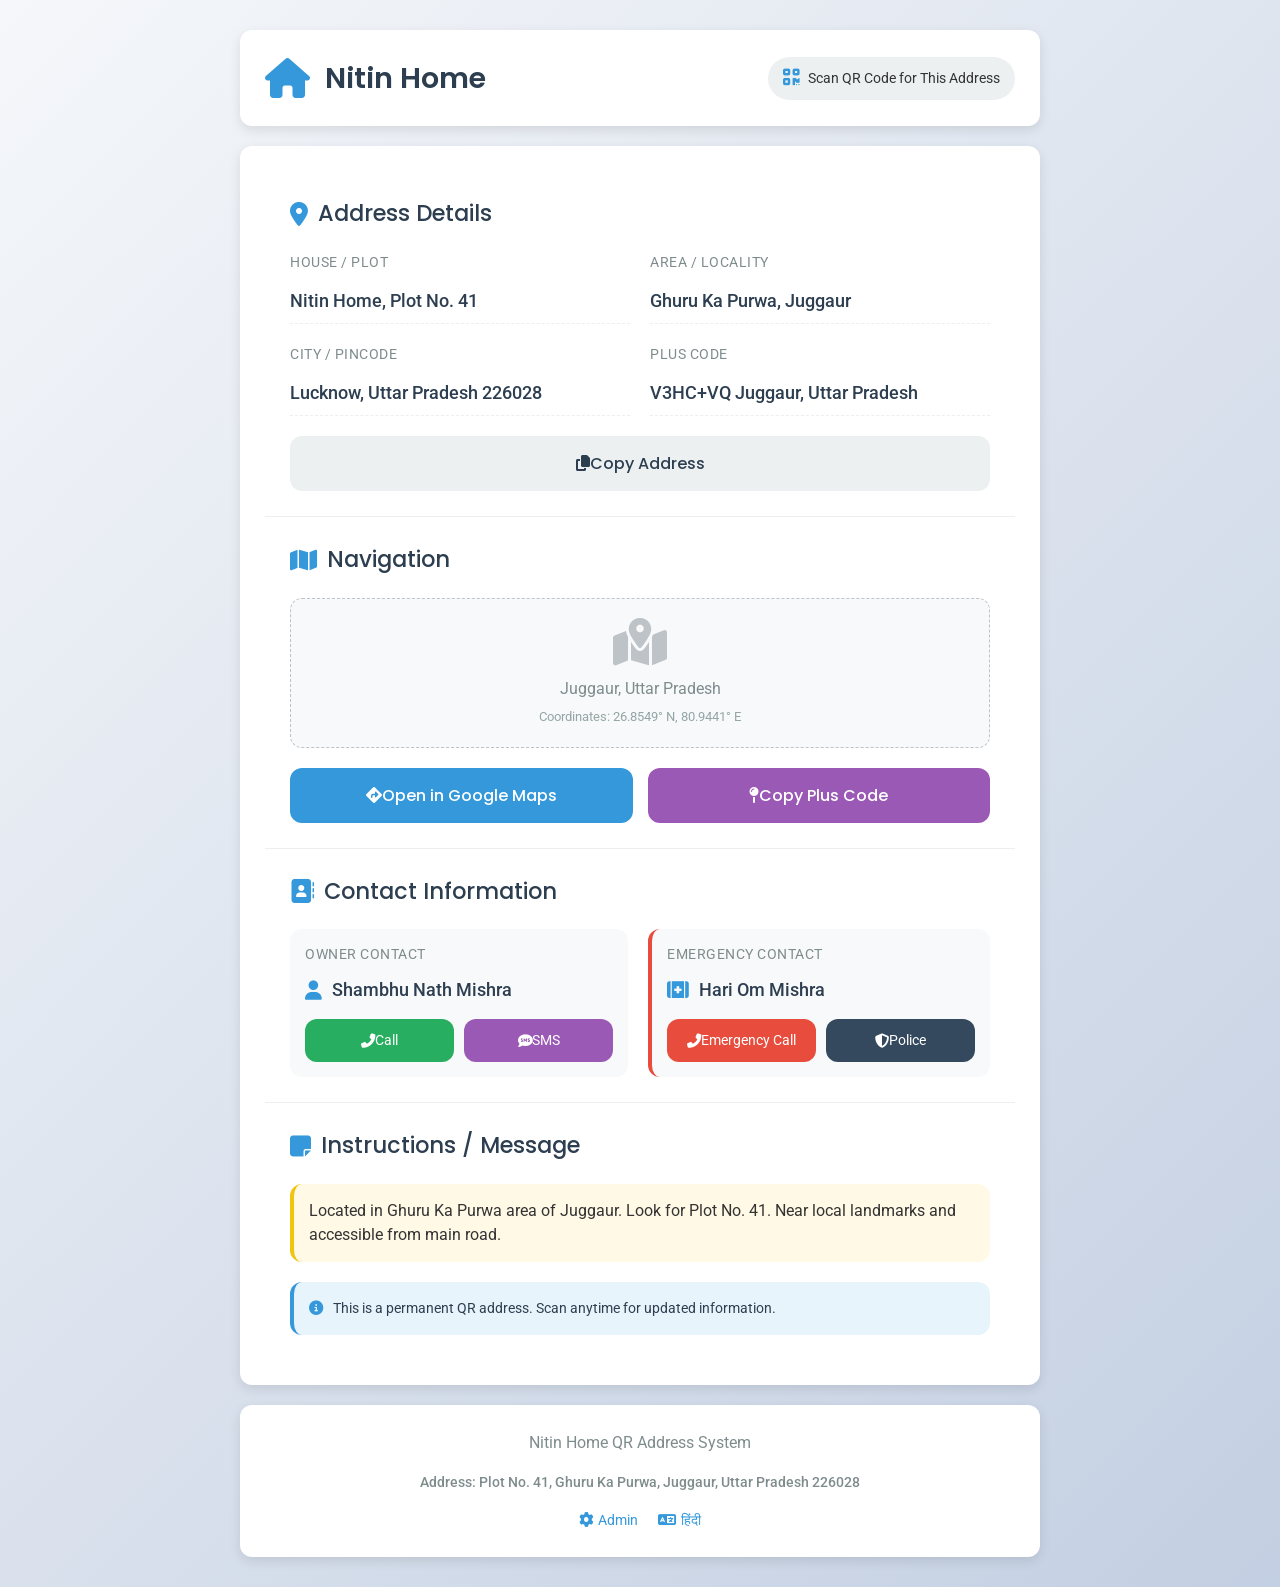
==== index.html @ 45b67d09 "Update Home QR" ====
<!DOCTYPE html>
<html lang="en">

<head>
    <meta charset="UTF-8">
    <meta name="viewport" content="width=device-width, initial-scale=1.0">
    <title>Home QR Address | Digital Home Location</title>
    <link rel="stylesheet" href="style.css">
    <link rel="preconnect" href="https://fonts.googleapis.com">
    <link rel="preconnect" href="https://fonts.gstatic.com" crossorigin>
    <link
        href="https://fonts.googleapis.com/css2?family=Poppins:wght@300;400;500;600;700&family=Roboto:wght@300;400;500&display=swap"
        rel="stylesheet">
    <link rel="stylesheet" href="https://cdnjs.cloudflare.com/ajax/libs/font-awesome/6.4.0/css/all.min.css">
    <link rel="icon" type="image/x-icon" href="assets/favicon.ico">
</head>

<body>
    <div class="container">
        <!-- Header -->
        <header class="header">
            <div class="logo">
                <i class="fas fa-home"></i>
                <h1>Nitin Home</h1>
            </div>
            <div class="qr-info">
                <i class="fas fa-qrcode"></i>
                <span>Scan QR Code for This Address</span>
            </div>
        </header>

        <!-- Main Card -->
        <main class="main-card">
            <!-- Address Block -->
            <section class="address-block">
                <div class="section-title">
                    <i class="fas fa-map-marker-alt"></i>
                    <h2>Address Details</h2>
                </div>

                <div class="address-details">
                    <div class="address-item">
                        <span class="address-label">House / Plot</span>
                        <span class="address-value" id="house">Nitin Home, Plot No. 41</span>
                    </div>
                    <div class="address-item">
                        <span class="address-label">Area / Locality</span>
                        <span class="address-value" id="street">Ghuru Ka Purwa, Juggaur</span>
                    </div>
                    <div class="address-item">
                        <span class="address-label">City / Pincode</span>
                        <span class="address-value" id="city">Lucknow, Uttar Pradesh 226028</span>
                    </div>
                    <div class="address-item">
                        <span class="address-label">Plus Code</span>
                        <span class="address-value" id="landmark">V3HC+VQ Juggaur, Uttar Pradesh</span>
                    </div>
                </div>

                <button class="action-btn copy-btn" id="copyAddressBtn">
                    <i class="fas fa-copy"></i> Copy Address
                </button>
            </section>

            <!-- Map Action -->
            <section class="map-block">
                <div class="section-title">
                    <i class="fas fa-map"></i>
                    <h2>Navigation</h2>
                </div>

                <div class="map-preview">
                    <div class="map-placeholder">
                        <i class="fas fa-map-marked-alt"></i>
                        <p>Juggaur, Uttar Pradesh</p>
                        <small>Coordinates: 26.8549° N, 80.9441° E</small>
                    </div>
                </div>

                <div class="map-buttons">
                    <button class="action-btn map-btn" id="openMapBtn">
                        <i class="fas fa-directions"></i> Open in Google Maps
                    </button>
                    <button class="action-btn plus-code-btn" id="plusCodeBtn">
                        <i class="fas fa-map-pin"></i> Copy Plus Code
                    </button>
                </div>
            </section>

            <!-- Contact Block -->
            <section class="contact-block">
                <div class="section-title">
                    <i class="fas fa-address-book"></i>
                    <h2>Contact Information</h2>
                </div>

                <div class="contact-details">
                    <div class="contact-item">
                        <span class="contact-label">Owner Contact</span>
                        <div class="contact-value">
                            <i class="fas fa-user"></i>
                            <span id="ownerName">Shambhu Nath Mishra</span>
                        </div>
                        <div class="contact-actions">
                            <a href="tel:+919839417057" class="contact-btn call-btn">
                                <i class="fas fa-phone-alt"></i> Call
                            </a>
                            <a href="sms:+919839417057" class="contact-btn sms-btn">
                                <i class="fas fa-sms"></i> SMS
                            </a>
                        </div>
                    </div>

                    <div class="contact-item emergency-contact">
                        <span class="contact-label">Emergency Contact</span>
                        <div class="contact-value">
                            <i class="fas fa-first-aid"></i>
                            <span id="emergencyName">Hari Om Mishra</span>
                        </div>
                        <div class="contact-actions">
                            <a href="tel:+918601017500" class="contact-btn emergency-btn">
                                <i class="fas fa-phone-alt"></i> Emergency Call
                            </a>
                            <a href="tel:112" class="contact-btn police-btn">
                                <i class="fas fa-shield-alt"></i> Police
                            </a>
                        </div>
                    </div>
                </div>
            </section>

            <!-- Notes Section -->
            <section class="notes-block">
                <div class="section-title">
                    <i class="fas fa-sticky-note"></i>
                    <h2>Instructions / Message</h2>
                </div>

                <div class="notes-content">
                    <p id="notesText">Located in Ghuru Ka Purwa area of Juggaur. Look for Plot No. 41. Near local
                        landmarks and accessible from main road.</p>
                </div>

                <div class="qr-instructions">
                    <p><i class="fas fa-info-circle"></i> This is a permanent QR address. Scan anytime for updated
                        information.</p>
                </div>
            </section>
        </main>

        <!-- Footer -->
        <footer class="footer">
            <div class="footer-content">
                <p>Nitin Home QR Address System</p>
                <p class="footer-note">Address: Plot No. 41, Ghuru Ka Purwa, Juggaur, Uttar Pradesh 226028</p>
                <div class="footer-links">
                    <a href="#" class="footer-link" id="adminLink"><i class="fas fa-cog"></i> Admin</a>
                    <a href="#" class="footer-link" id="languageLink"><i class="fas fa-language"></i> हिंदी</a>
                </div>
            </div>
        </footer>

        <!-- Copy Notification -->
        <div class="notification" id="copyNotification">
            <i class="fas fa-check-circle"></i>
            <span>Address copied to clipboard!</span>
        </div>

        <!-- Plus Code Notification -->
        <div class="notification plus-notification" id="plusCodeNotification">
            <i class="fas fa-check-circle"></i>
            <span>Plus Code copied to clipboard!</span>
        </div>
    </div>

    <script src="script.js"></script>
</body>

</html>
---- style.css ----
/* style.css */
/* Reset and Global Styles */
* {
    margin: 0;
    padding: 0;
    box-sizing: border-box;
}

:root {
    --primary-color: #2c3e50;
    --secondary-color: #3498db;
    --accent-color: #e74c3c;
    --success-color: #27ae60;
    --light-color: #ecf0f1;
    --dark-color: #2c3e50;
    --shadow: 0 4px 12px rgba(0, 0, 0, 0.1);
    --border-radius: 12px;
}

body {
    font-family: 'Roboto', sans-serif;
    background: linear-gradient(135deg, #f5f7fa 0%, #c3cfe2 100%);
    color: #333;
    line-height: 1.6;
    min-height: 100vh;
    padding: 15px;
}

.container {
    max-width: 800px;
    margin: 0 auto;
}

/* Header Styles */
.header {
    background-color: white;
    border-radius: var(--border-radius);
    padding: 20px;
    margin-bottom: 20px;
    box-shadow: var(--shadow);
    display: flex;
    flex-direction: column;
    align-items: center;
    text-align: center;
}

.logo {
    display: flex;
    align-items: center;
    justify-content: center;
    margin-bottom: 15px;
}

.logo i {
    font-size: 2.5rem;
    color: var(--secondary-color);
    margin-right: 15px;
}

.logo h1 {
    font-family: 'Poppins', sans-serif;
    font-size: 1.8rem;
    color: var(--primary-color);
    font-weight: 600;
}

.qr-info {
    display: flex;
    align-items: center;
    background-color: var(--light-color);
    padding: 10px 15px;
    border-radius: 50px;
    font-size: 0.9rem;
}

.qr-info i {
    color: var(--secondary-color);
    margin-right: 8px;
    font-size: 1.2rem;
}

/* Main Card */
.main-card {
    background-color: white;
    border-radius: var(--border-radius);
    box-shadow: var(--shadow);
    overflow: hidden;
    margin-bottom: 20px;
}

/* Section Common Styles */
section {
    padding: 20px;
    border-bottom: 1px solid #eee;
}

section:last-of-type {
    border-bottom: none;
}

.section-title {
    display: flex;
    align-items: center;
    margin-bottom: 20px;
}

.section-title i {
    font-size: 1.5rem;
    color: var(--secondary-color);
    margin-right: 10px;
}

.section-title h2 {
    font-family: 'Poppins', sans-serif;
    font-size: 1.4rem;
    color: var(--primary-color);
    font-weight: 500;
}

/* Address Block */
.address-details {
    display: flex;
    flex-direction: column;
    gap: 15px;
    margin-bottom: 20px;
}

.address-item {
    display: flex;
    flex-direction: column;
}

.address-label {
    font-size: 0.85rem;
    color: #7f8c8d;
    margin-bottom: 5px;
    text-transform: uppercase;
    letter-spacing: 0.5px;
}

.address-value {
    font-size: 1.1rem;
    font-weight: 500;
    color: var(--dark-color);
    padding: 8px 0;
    border-bottom: 1px dashed #eee;
}

/* Buttons */
.action-btn {
    display: flex;
    align-items: center;
    justify-content: center;
    width: 100%;
    padding: 15px;
    border: none;
    border-radius: var(--border-radius);
    font-family: 'Poppins', sans-serif;
    font-size: 1rem;
    font-weight: 500;
    cursor: pointer;
    transition: all 0.3s ease;
    margin-bottom: 10px;
}

.copy-btn {
    background-color: var(--light-color);
    color: var(--primary-color);
}

.copy-btn:hover {
    background-color: #d5dbdb;
}

.map-btn {
    background-color: var(--secondary-color);
    color: white;
}

.map-btn:hover {
    background-color: #2980b9;
}

.plus-code-btn {
    background-color: #9b59b6;
    color: white;
}

.plus-code-btn:hover {
    background-color: #8e44ad;
}

.map-buttons {
    display: flex;
    flex-direction: column;
    gap: 10px;
}

/* Map Block */
.map-preview {
    background-color: #f8f9fa;
    border-radius: var(--border-radius);
    height: 150px;
    margin-bottom: 20px;
    display: flex;
    align-items: center;
    justify-content: center;
    border: 1px dashed #bdc3c7;
    flex-direction: column;
    text-align: center;
}

.map-placeholder {
    color: #7f8c8d;
}

.map-placeholder i {
    font-size: 3rem;
    color: #bdc3c7;
    margin-bottom: 10px;
}

.map-placeholder small {
    display: block;
    margin-top: 5px;
    font-size: 0.8rem;
    color: #95a5a6;
}

/* Contact Block */
.contact-details {
    display: flex;
    flex-direction: column;
    gap: 20px;
}

.contact-item {
    padding: 15px;
    background-color: #f8f9fa;
    border-radius: var(--border-radius);
}

.contact-label {
    display: block;
    font-size: 0.85rem;
    color: #7f8c8d;
    margin-bottom: 10px;
    text-transform: uppercase;
    letter-spacing: 0.5px;
}

.contact-value {
    display: flex;
    align-items: center;
    margin-bottom: 15px;
}

.contact-value i {
    font-size: 1.2rem;
    color: var(--secondary-color);
    margin-right: 10px;
}

.contact-value span {
    font-size: 1.1rem;
    font-weight: 500;
    color: var(--dark-color);
}

.contact-actions {
    display: flex;
    gap: 10px;
}

.contact-btn {
    display: flex;
    align-items: center;
    justify-content: center;
    flex: 1;
    padding: 10px;
    border-radius: var(--border-radius);
    font-size: 0.9rem;
    text-decoration: none;
    transition: all 0.3s ease;
}

.call-btn {
    background-color: var(--success-color);
    color: white;
}

.call-btn:hover {
    background-color: #219653;
}

.sms-btn {
    background-color: #9b59b6;
    color: white;
}

.sms-btn:hover {
    background-color: #8e44ad;
}

.emergency-btn {
    background-color: var(--accent-color);
    color: white;
}

.emergency-btn:hover {
    background-color: #c0392b;
}

.police-btn {
    background-color: #34495e;
    color: white;
}

.police-btn:hover {
    background-color: #2c3e50;
}

.emergency-contact {
    border-left: 4px solid var(--accent-color);
}

/* Notes Block */
.notes-content {
    background-color: #fff9e6;
    padding: 15px;
    border-radius: var(--border-radius);
    margin-bottom: 20px;
    border-left: 4px solid #f1c40f;
}

.notes-content p {
    font-size: 1rem;
    line-height: 1.5;
}

.qr-instructions {
    background-color: #e8f4fc;
    padding: 15px;
    border-radius: var(--border-radius);
    border-left: 4px solid var(--secondary-color);
}

.qr-instructions p {
    display: flex;
    align-items: center;
    font-size: 0.9rem;
    color: #2c3e50;
}

.qr-instructions i {
    margin-right: 10px;
    color: var(--secondary-color);
}

/* Footer */
.footer {
    background-color: white;
    border-radius: var(--border-radius);
    padding: 20px;
    box-shadow: var(--shadow);
    text-align: center;
}

.footer-content p {
    margin-bottom: 10px;
    color: #7f8c8d;
}

.footer-note {
    font-size: 0.9rem;
    color: var(--primary-color);
    font-weight: 500;
    margin: 15px 0;
}

.footer-links {
    display: flex;
    justify-content: center;
    gap: 20px;
    margin-top: 15px;
}

.footer-link {
    display: flex;
    align-items: center;
    color: var(--secondary-color);
    text-decoration: none;
    font-size: 0.9rem;
    transition: color 0.3s ease;
}

.footer-link:hover {
    color: var(--primary-color);
}

.footer-link i {
    margin-right: 5px;
}

/* Notifications */
.notification {
    position: fixed;
    bottom: 20px;
    left: 50%;
    transform: translateX(-50%) translateY(100px);
    background-color: var(--success-color);
    color: white;
    padding: 15px 25px;
    border-radius: var(--border-radius);
    box-shadow: var(--shadow);
    display: flex;
    align-items: center;
    transition: transform 0.5s ease;
    z-index: 1000;
    opacity: 0;
}

.notification.show {
    transform: translateX(-50%) translateY(0);
    opacity: 1;
}

.notification i {
    margin-right: 10px;
    font-size: 1.2rem;
}

.plus-notification {
    background-color: #9b59b6;
}

/* Responsive Design */
@media (min-width: 768px) {
    .header {
        flex-direction: row;
        justify-content: space-between;
        text-align: left;
    }

    .logo {
        margin-bottom: 0;
    }

    .address-details {
        display: grid;
        grid-template-columns: 1fr 1fr;
        gap: 20px;
    }

    .contact-details {
        flex-direction: row;
    }

    .contact-item {
        flex: 1;
    }

    .map-buttons {
        flex-direction: row;
        gap: 15px;
    }

    .action-btn {
        margin-bottom: 0;
    }

    .footer-links {
        justify-content: center;
    }
}

@media (min-width: 992px) {
    body {
        padding: 30px;
    }

    .header,
    .main-card,
    .footer {
        padding: 25px;
    }

    section {
        padding: 25px;
    }
}
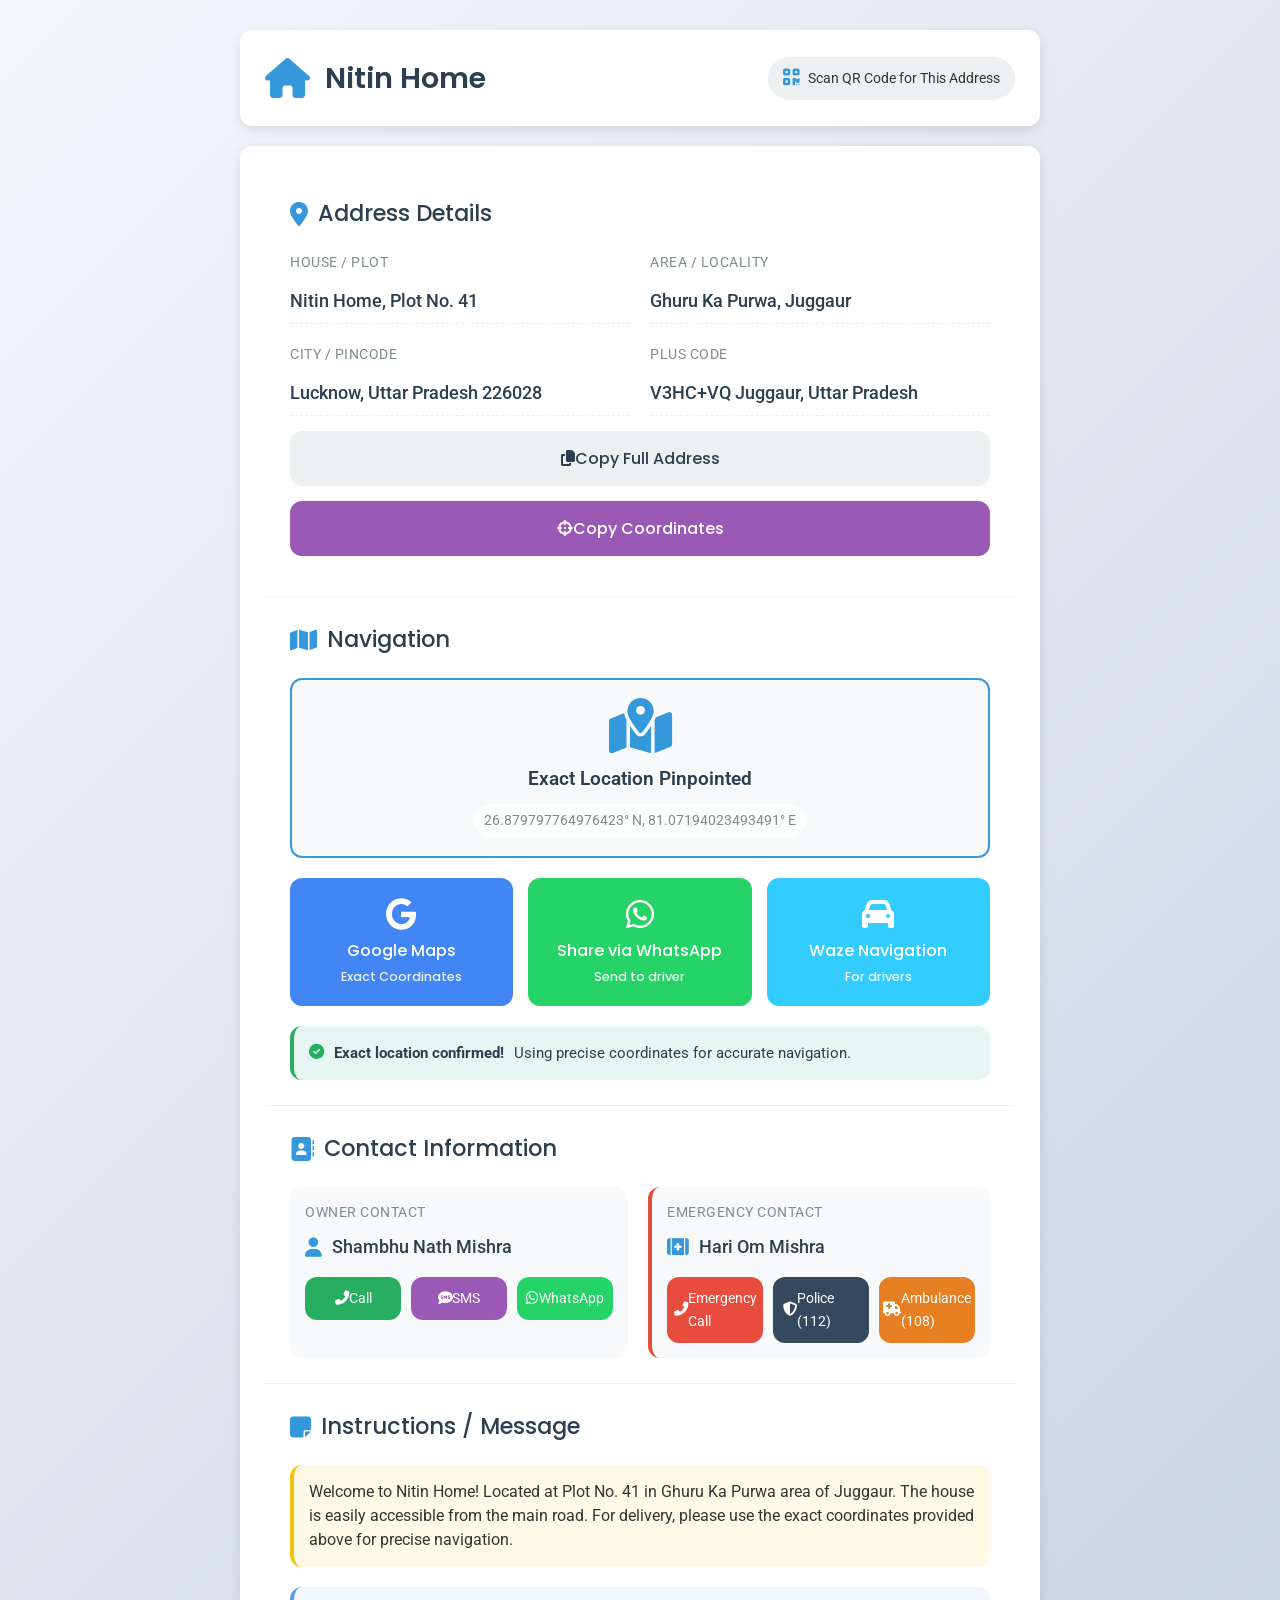
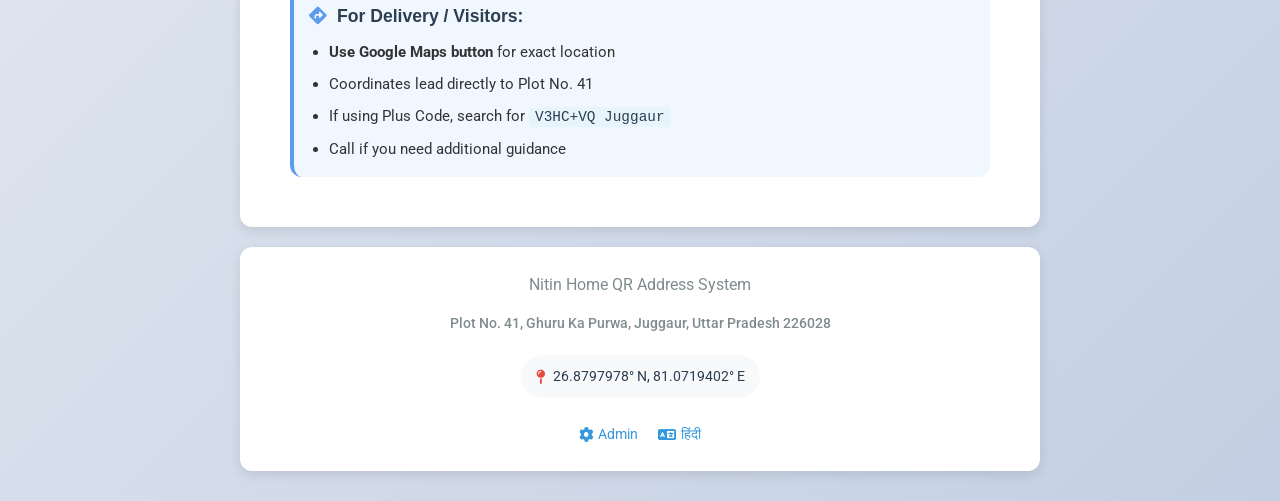
==== commit aadf8f0f: "Updated Address" ====
--- a/index.html
+++ b/index.html
@@ -4,7 +4,7 @@
 <head>
     <meta charset="UTF-8">
     <meta name="viewport" content="width=device-width, initial-scale=1.0">
-    <title>Home QR Address | Digital Home Location</title>
+    <title>Nitin Home QR Address | Digital Home Location</title>
     <link rel="stylesheet" href="style.css">
     <link rel="preconnect" href="https://fonts.googleapis.com">
     <link rel="preconnect" href="https://fonts.gstatic.com" crossorigin>
@@ -58,7 +58,11 @@
                 </div>
 
                 <button class="action-btn copy-btn" id="copyAddressBtn">
-                    <i class="fas fa-copy"></i> Copy Address
+                    <i class="fas fa-copy"></i> Copy Full Address
+                </button>
+
+                <button class="action-btn copy-coordinates-btn" id="copyCoordinatesBtn">
+                    <i class="fas fa-crosshairs"></i> Copy Coordinates
                 </button>
             </section>
 
@@ -70,20 +74,43 @@
                 </div>
 
                 <div class="map-preview">
-                    <div class="map-placeholder">
+                    <div class="map-placeholder" id="staticMap">
                         <i class="fas fa-map-marked-alt"></i>
-                        <p>Juggaur, Uttar Pradesh</p>
-                        <small>Coordinates: 26.8549° N, 80.9441° E</small>
-                    </div>
-                </div>
-
-                <div class="map-buttons">
-                    <button class="action-btn map-btn" id="openMapBtn">
-                        <i class="fas fa-directions"></i> Open in Google Maps
-                    </button>
-                    <button class="action-btn plus-code-btn" id="plusCodeBtn">
-                        <i class="fas fa-map-pin"></i> Copy Plus Code
-                    </button>
+                        <p>Exact Location Pinpointed</p>
+                        <small>26.879797764976423° N, 81.07194023493491° E</small>
+
+                    </div>
+                </div>
+
+                <div class="navigation-options">
+                    <div class="nav-option">
+                        <button class="nav-btn google-maps-btn" id="googleMapsBtn">
+                            <i class="fab fa-google"></i>
+                            <span>Google Maps</span>
+                            <small>Exact Coordinates</small>
+                        </button>
+                    </div>
+
+                    <div class="nav-option">
+                        <button class="nav-btn whatsapp-btn" id="whatsappBtn">
+                            <i class="fab fa-whatsapp"></i>
+                            <span>Share via WhatsApp</span>
+                            <small>Send to driver</small>
+                        </button>
+                    </div>
+
+                    <div class="nav-option">
+                        <button class="nav-btn waze-btn" id="wazeBtn">
+                            <i class="fas fa-car"></i>
+                            <span>Waze Navigation</span>
+                            <small>For drivers</small>
+                        </button>
+                    </div>
+                </div>
+
+                <div class="map-instructions">
+                    <p><i class="fas fa-check-circle"></i> <strong>Exact location confirmed!</strong> Using precise
+                        coordinates for accurate navigation.</p>
                 </div>
             </section>
 
@@ -108,6 +135,10 @@
                             <a href="sms:+919839417057" class="contact-btn sms-btn">
                                 <i class="fas fa-sms"></i> SMS
                             </a>
+                            <a href="https://wa.me/919839417057" class="contact-btn whatsapp-contact-btn"
+                                target="_blank">
+                                <i class="fab fa-whatsapp"></i> WhatsApp
+                            </a>
                         </div>
                     </div>
 
@@ -122,7 +153,10 @@
                                 <i class="fas fa-phone-alt"></i> Emergency Call
                             </a>
                             <a href="tel:112" class="contact-btn police-btn">
-                                <i class="fas fa-shield-alt"></i> Police
+                                <i class="fas fa-shield-alt"></i> Police (112)
+                            </a>
+                            <a href="tel:108" class="contact-btn ambulance-btn">
+                                <i class="fas fa-ambulance"></i> Ambulance (108)
                             </a>
                         </div>
                     </div>
@@ -137,13 +171,19 @@
                 </div>
 
                 <div class="notes-content">
-                    <p id="notesText">Located in Ghuru Ka Purwa area of Juggaur. Look for Plot No. 41. Near local
-                        landmarks and accessible from main road.</p>
-                </div>
-
-                <div class="qr-instructions">
-                    <p><i class="fas fa-info-circle"></i> This is a permanent QR address. Scan anytime for updated
-                        information.</p>
+                    <p id="notesText">Welcome to Nitin Home! Located at Plot No. 41 in Ghuru Ka Purwa area of Juggaur.
+                        The house is easily accessible from the main road. For delivery, please use the exact
+                        coordinates provided above for precise navigation.</p>
+                </div>
+
+                <div class="directions-instructions">
+                    <h3><i class="fas fa-directions"></i> For Delivery / Visitors:</h3>
+                    <ul>
+                        <li><strong>Use Google Maps button</strong> for exact location</li>
+                        <li>Coordinates lead directly to Plot No. 41</li>
+                        <li>If using Plus Code, search for <code>V3HC+VQ Juggaur</code></li>
+                        <li>Call if you need additional guidance</li>
+                    </ul>
                 </div>
             </section>
         </main>
@@ -152,7 +192,11 @@
         <footer class="footer">
             <div class="footer-content">
                 <p>Nitin Home QR Address System</p>
-                <p class="footer-note">Address: Plot No. 41, Ghuru Ka Purwa, Juggaur, Uttar Pradesh 226028</p>
+                <p class="footer-note">Plot No. 41, Ghuru Ka Purwa, Juggaur, Uttar Pradesh 226028</p>
+                <div class="coordinate-display">
+                    <i class="fas fa-map-pin"></i>
+                    <span>26.879797764976423° N, 81.07194023493491° E</span>
+                </div>
                 <div class="footer-links">
                     <a href="#" class="footer-link" id="adminLink"><i class="fas fa-cog"></i> Admin</a>
                     <a href="#" class="footer-link" id="languageLink"><i class="fas fa-language"></i> हिंदी</a>
@@ -166,10 +210,16 @@
             <span>Address copied to clipboard!</span>
         </div>
 
-        <!-- Plus Code Notification -->
-        <div class="notification plus-notification" id="plusCodeNotification">
+        <!-- Coordinates Notification -->
+        <div class="notification coordinates-notification" id="coordinatesNotification">
             <i class="fas fa-check-circle"></i>
-            <span>Plus Code copied to clipboard!</span>
+            <span>Coordinates copied to clipboard!</span>
+        </div>
+
+        <!-- Navigation Notification -->
+        <div class="notification nav-notification" id="navNotification">
+            <i class="fas fa-external-link-alt"></i>
+            <span id="navMessage">Opening navigation app...</span>
         </div>
     </div>
 
--- a/style.css
+++ b/style.css
@@ -11,6 +11,8 @@
     --secondary-color: #3498db;
     --accent-color: #e74c3c;
     --success-color: #27ae60;
+    --whatsapp-color: #25D366;
+    --waze-color: #33CCFF;
     --light-color: #ecf0f1;
     --dark-color: #2c3e50;
     --shadow: 0 4px 12px rgba(0, 0, 0, 0.1);
@@ -122,7 +124,7 @@
     display: flex;
     flex-direction: column;
     gap: 15px;
-    margin-bottom: 20px;
+    margin-bottom: 15px;
 }
 
 .address-item {
@@ -172,59 +174,167 @@
     background-color: #d5dbdb;
 }
 
-.map-btn {
-    background-color: var(--secondary-color);
-    color: white;
-}
-
-.map-btn:hover {
-    background-color: #2980b9;
-}
-
-.plus-code-btn {
+.copy-coordinates-btn {
     background-color: #9b59b6;
     color: white;
 }
 
-.plus-code-btn:hover {
+.copy-coordinates-btn:hover {
     background-color: #8e44ad;
-}
-
-.map-buttons {
-    display: flex;
-    flex-direction: column;
-    gap: 10px;
 }
 
 /* Map Block */
 .map-preview {
     background-color: #f8f9fa;
     border-radius: var(--border-radius);
-    height: 150px;
+    height: 180px;
     margin-bottom: 20px;
     display: flex;
     align-items: center;
     justify-content: center;
-    border: 1px dashed #bdc3c7;
+    border: 2px solid #3498db;
     flex-direction: column;
     text-align: center;
+    position: relative;
+    overflow: hidden;
 }
 
 .map-placeholder {
     color: #7f8c8d;
+    padding: 20px;
+    position: relative;
+    z-index: 1;
 }
 
 .map-placeholder i {
-    font-size: 3rem;
-    color: #bdc3c7;
+    font-size: 3.5rem;
+    color: #3498db;
     margin-bottom: 10px;
+}
+
+.map-placeholder p {
+    font-size: 1.2rem;
+    color: var(--primary-color);
+    font-weight: 600;
+    margin-bottom: 5px;
 }
 
 .map-placeholder small {
     display: block;
     margin-top: 5px;
+    font-size: 0.9rem;
+    color: #7f8c8d;
+    background: rgba(255, 255, 255, 0.8);
+    padding: 5px 10px;
+    border-radius: 20px;
+    display: inline-block;
+}
+
+.accuracy-badge {
+    position: absolute;
+    top: 10px;
+    right: 10px;
+    background-color: var(--success-color);
+    color: white;
+    padding: 5px 10px;
+    border-radius: 20px;
     font-size: 0.8rem;
-    color: #95a5a6;
+    display: flex;
+    align-items: center;
+    gap: 5px;
+}
+
+/* Navigation Options */
+.navigation-options {
+    display: grid;
+    grid-template-columns: repeat(auto-fit, minmax(150px, 1fr));
+    gap: 15px;
+    margin-bottom: 20px;
+}
+
+.nav-option {
+    display: flex;
+    flex-direction: column;
+}
+
+.nav-btn {
+    display: flex;
+    flex-direction: column;
+    align-items: center;
+    justify-content: center;
+    padding: 20px 15px;
+    border: none;
+    border-radius: var(--border-radius);
+    font-family: 'Poppins', sans-serif;
+    font-weight: 500;
+    cursor: pointer;
+    transition: all 0.3s ease;
+    text-align: center;
+    min-height: 110px;
+}
+
+.nav-btn i {
+    font-size: 2rem;
+    margin-bottom: 8px;
+}
+
+.nav-btn span {
+    font-size: 1rem;
+    margin-bottom: 5px;
+}
+
+.nav-btn small {
+    font-size: 0.8rem;
+    opacity: 0.9;
+}
+
+.google-maps-btn {
+    background-color: #4285F4;
+    color: white;
+}
+
+.google-maps-btn:hover {
+    background-color: #3367D6;
+}
+
+.whatsapp-btn {
+    background-color: var(--whatsapp-color);
+    color: white;
+}
+
+.whatsapp-btn:hover {
+    background-color: #1DA851;
+}
+
+.waze-btn {
+    background-color: var(--waze-color);
+    color: white;
+}
+
+.waze-btn:hover {
+    background-color: #2EB8E6;
+}
+
+.map-instructions {
+    background-color: #e8f6f3;
+    padding: 15px;
+    border-radius: var(--border-radius);
+    border-left: 4px solid var(--success-color);
+    margin-top: 15px;
+}
+
+.map-instructions p {
+    display: flex;
+    align-items: flex-start;
+    font-size: 0.95rem;
+    color: #2c3e50;
+    margin: 0;
+    gap: 10px;
+}
+
+.map-instructions i {
+    color: var(--success-color);
+    margin-top: 3px;
 }
 
 /* Contact Block */
@@ -270,6 +380,7 @@
 .contact-actions {
     display: flex;
     gap: 10px;
+    flex-wrap: wrap;
 }
 
 .contact-btn {
@@ -282,6 +393,7 @@
     font-size: 0.9rem;
     text-decoration: none;
     transition: all 0.3s ease;
+    min-width: 80px;
 }
 
 .call-btn {
@@ -302,6 +414,15 @@
     background-color: #8e44ad;
 }
 
+.whatsapp-contact-btn {
+    background-color: var(--whatsapp-color);
+    color: white;
+}
+
+.whatsapp-contact-btn:hover {
+    background-color: #1DA851;
+}
+
 .emergency-btn {
     background-color: var(--accent-color);
     color: white;
@@ -318,6 +439,15 @@
 
 .police-btn:hover {
     background-color: #2c3e50;
+}
+
+.ambulance-btn {
+    background-color: #e67e22;
+    color: white;
+}
+
+.ambulance-btn:hover {
+    background-color: #d35400;
 }
 
 .emergency-contact {
@@ -338,23 +468,49 @@
     line-height: 1.5;
 }
 
-.qr-instructions {
+.directions-instructions {
+    background-color: #f0f7ff;
+    padding: 15px;
+    border-radius: var(--border-radius);
+    border-left: 4px solid #5D9CEC;
+    margin-top: 15px;
+}
+
+.directions-instructions h3 {
+    font-family: 'Poppins', sans-serif;
+    font-size: 1.1rem;
+    color: var(--primary-color);
+    margin-bottom: 10px;
+    display: flex;
+    align-items: center;
+}
+
+.directions-instructions h3 i {
+    margin-right: 10px;
+    color: #5D9CEC;
+}
+
+.directions-instructions ul {
+    margin-left: 20px;
+    margin-bottom: 0;
+}
+
+.directions-instructions li {
+    margin-bottom: 8px;
+    font-size: 0.95rem;
+}
+
+.directions-instructions li:last-child {
+    margin-bottom: 0;
+}
+
+.directions-instructions code {
     background-color: #e8f4fc;
-    padding: 15px;
-    border-radius: var(--border-radius);
-    border-left: 4px solid var(--secondary-color);
-}
-
-.qr-instructions p {
-    display: flex;
-    align-items: center;
+    padding: 2px 6px;
+    border-radius: 4px;
+    font-family: monospace;
     font-size: 0.9rem;
     color: #2c3e50;
-}
-
-.qr-instructions i {
-    margin-right: 10px;
-    color: var(--secondary-color);
 }
 
 /* Footer */
@@ -376,6 +532,22 @@
     color: var(--primary-color);
     font-weight: 500;
     margin: 15px 0;
+}
+
+.coordinate-display {
+    display: inline-flex;
+    align-items: center;
+    gap: 8px;
+    background-color: #f8f9fa;
+    padding: 10px 15px;
+    border-radius: 50px;
+    margin: 10px 0;
+    font-size: 0.9rem;
+    color: var(--primary-color);
+}
+
+.coordinate-display i {
+    color: var(--accent-color);
 }
 
 .footer-links {
@@ -415,7 +587,7 @@
     box-shadow: var(--shadow);
     display: flex;
     align-items: center;
-    transition: transform 0.5s ease;
+    transition: transform 0.5s ease, opacity 0.5s ease;
     z-index: 1000;
     opacity: 0;
 }
@@ -430,8 +602,12 @@
     font-size: 1.2rem;
 }
 
-.plus-notification {
+.coordinates-notification {
     background-color: #9b59b6;
+}
+
+.nav-notification {
+    background-color: #4285F4;
 }
 
 /* Responsive Design */
@@ -460,17 +636,12 @@
         flex: 1;
     }
 
-    .map-buttons {
-        flex-direction: row;
-        gap: 15px;
-    }
-
-    .action-btn {
-        margin-bottom: 0;
-    }
-
     .footer-links {
         justify-content: center;
+    }
+
+    .action-btn {
+        margin-bottom: 15px;
     }
 }
 
@@ -488,4 +659,23 @@
     section {
         padding: 25px;
     }
+}
+
+@media (max-width: 480px) {
+    .navigation-options {
+        grid-template-columns: 1fr;
+    }
+
+    .nav-btn {
+        min-height: 90px;
+        padding: 15px 10px;
+    }
+
+    .contact-actions {
+        flex-direction: column;
+    }
+
+    .contact-btn {
+        width: 100%;
+    }
 }
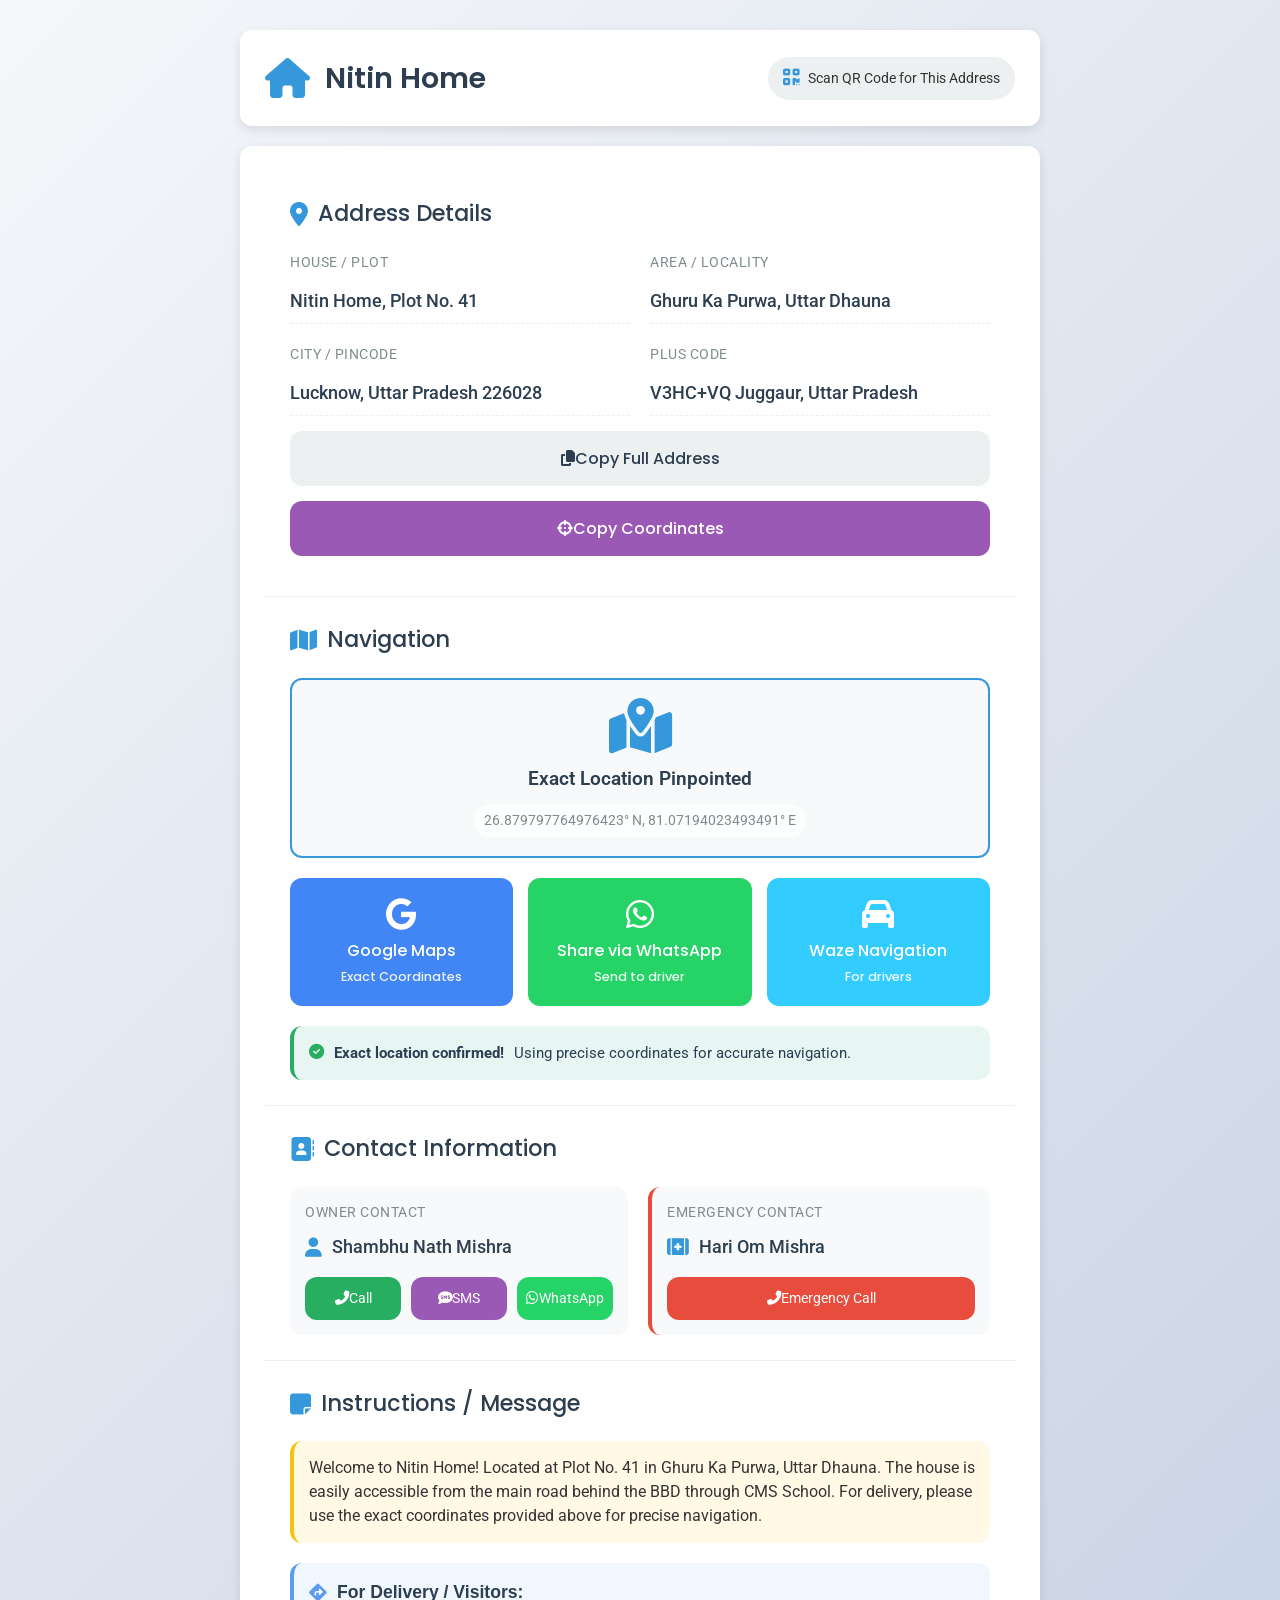
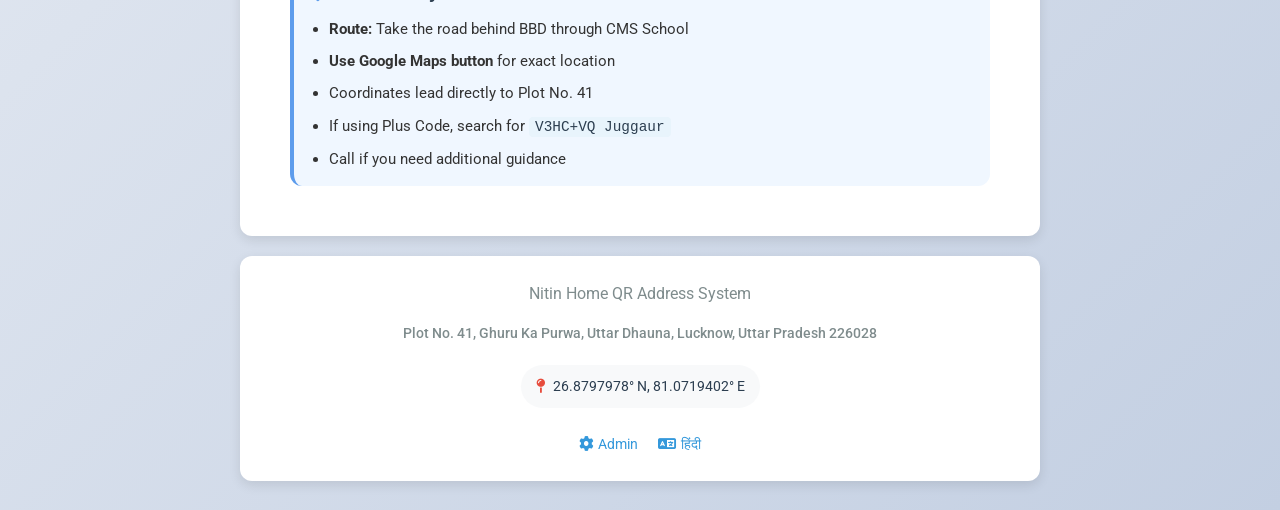
==== commit 5c979430: "Update address" ====
--- a/index.html
+++ b/index.html
@@ -45,7 +45,7 @@
                     </div>
                     <div class="address-item">
                         <span class="address-label">Area / Locality</span>
-                        <span class="address-value" id="street">Ghuru Ka Purwa, Juggaur</span>
+                        <span class="address-value" id="street">Ghuru Ka Purwa, Uttar Dhauna</span>
                     </div>
                     <div class="address-item">
                         <span class="address-label">City / Pincode</span>
@@ -152,12 +152,6 @@
                             <a href="tel:+918601017500" class="contact-btn emergency-btn">
                                 <i class="fas fa-phone-alt"></i> Emergency Call
                             </a>
-                            <a href="tel:112" class="contact-btn police-btn">
-                                <i class="fas fa-shield-alt"></i> Police (112)
-                            </a>
-                            <a href="tel:108" class="contact-btn ambulance-btn">
-                                <i class="fas fa-ambulance"></i> Ambulance (108)
-                            </a>
                         </div>
                     </div>
                 </div>
@@ -171,14 +165,15 @@
                 </div>
 
                 <div class="notes-content">
-                    <p id="notesText">Welcome to Nitin Home! Located at Plot No. 41 in Ghuru Ka Purwa area of Juggaur.
-                        The house is easily accessible from the main road. For delivery, please use the exact
-                        coordinates provided above for precise navigation.</p>
+                    <p id="notesText">Welcome to Nitin Home! Located at Plot No. 41 in Ghuru Ka Purwa, Uttar Dhauna. The
+                        house is easily accessible from the main road behind the BBD through CMS School. For delivery,
+                        please use the exact coordinates provided above for precise navigation.</p>
                 </div>
 
                 <div class="directions-instructions">
                     <h3><i class="fas fa-directions"></i> For Delivery / Visitors:</h3>
                     <ul>
+                        <li><strong>Route:</strong> Take the road behind BBD through CMS School</li>
                         <li><strong>Use Google Maps button</strong> for exact location</li>
                         <li>Coordinates lead directly to Plot No. 41</li>
                         <li>If using Plus Code, search for <code>V3HC+VQ Juggaur</code></li>
@@ -192,7 +187,7 @@
         <footer class="footer">
             <div class="footer-content">
                 <p>Nitin Home QR Address System</p>
-                <p class="footer-note">Plot No. 41, Ghuru Ka Purwa, Juggaur, Uttar Pradesh 226028</p>
+                <p class="footer-note">Plot No. 41, Ghuru Ka Purwa, Uttar Dhauna, Lucknow, Uttar Pradesh 226028</p>
                 <div class="coordinate-display">
                     <i class="fas fa-map-pin"></i>
                     <span>26.879797764976423° N, 81.07194023493491° E</span>
